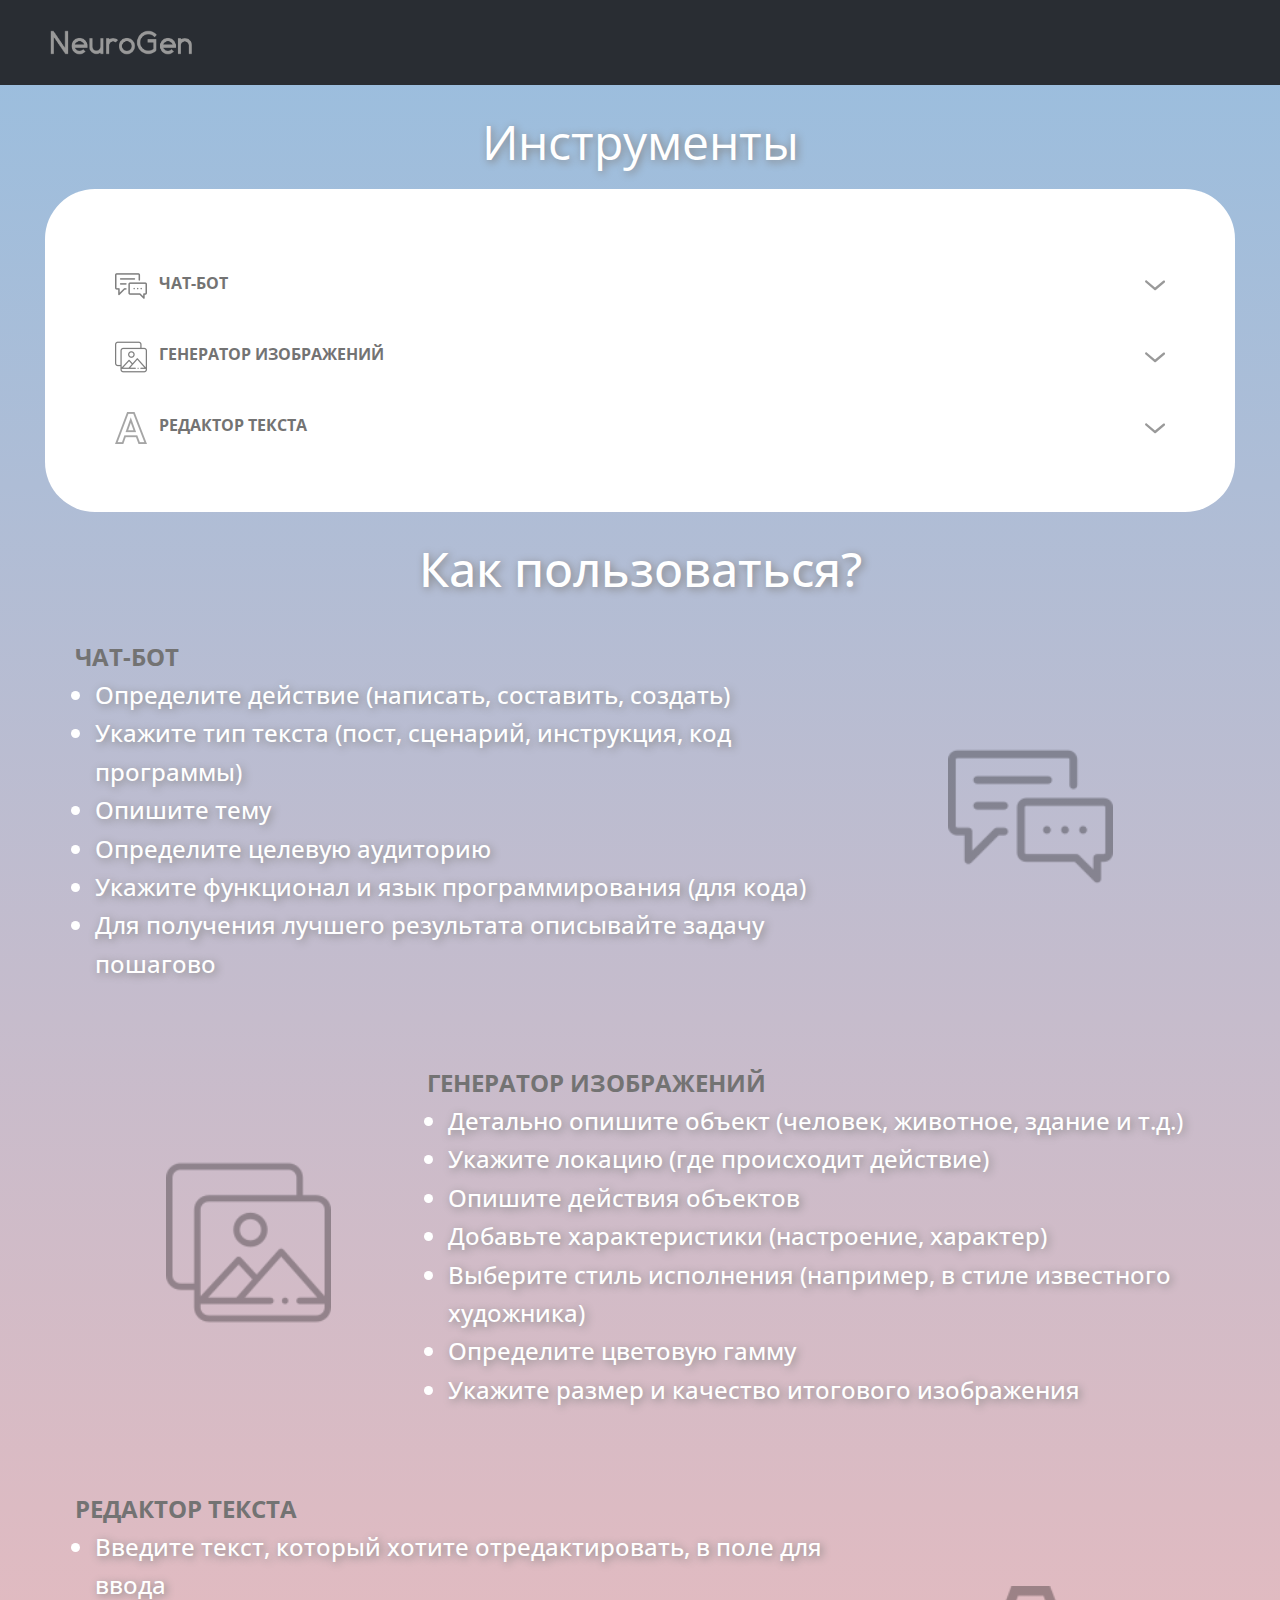
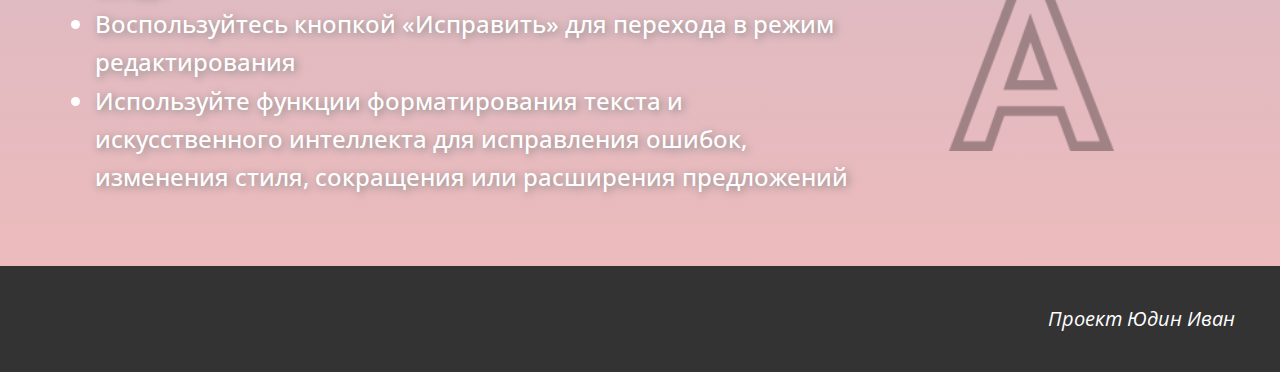
==== tools.html @ 6a0258d7 "Add files via upload" ====
<!DOCTYPE html>
<html style="font-size: 16px" lang="ru">
  <head>
    <meta name="viewport" content="width=device-width, initial-scale=1.0" />
    <meta charset="utf-8" />
    <meta name="keywords" content="" />
    <meta name="description" content="" />
    <title>tools</title>
    <link rel="stylesheet" href="nicepage.css" media="screen" />
    <link rel="stylesheet" href="tools.css" media="screen" />
    <script
      class="u-script"
      type="text/javascript"
      src="jquery.js"
      defer=""
    ></script>
    <script
      class="u-script"
      type="text/javascript"
      src="nicepage.js"
      defer=""
    ></script>
    <meta name="generator" content="Nicepage 7.4.4, nicepage.com" />
    <link
      id="u-theme-google-font"
      rel="stylesheet"
      href="https://fonts.googleapis.com/css?family=Roboto:100,100i,300,300i,400,400i,500,500i,700,700i,900,900i|Open+Sans:300,300i,400,400i,500,500i,600,600i,700,700i,800,800i"
    />
    <script type="application/ld+json">
      {
        "@context": "http://schema.org",
        "@type": "Organization",
        "name": "",
        "logo": "images/NeuroGen_LOGO.png"
      }
    </script>
    <meta name="theme-color" content="#478ac9" />
    <meta property="og:title" content="tools" />
    <meta property="og:type" content="website" />
    <meta data-intl-tel-input-cdn-path="intlTelInput/" />
  </head>
  <body
    data-path-to-root="./"
    data-include-products="false"
    class="u-body u-xl-mode"
    data-lang="ru"
  >
    <header class="u-clearfix u-header u-palette-5-dark-3 u-header" id="header">
      <div class="u-clearfix u-sheet u-valign-middle u-sheet-1">
        <a
          href="./index.html"
          data-page-id="48339952"
          class="u-image u-logo u-image-1"
          title="Страница 1"
          data-image-width="1890"
          data-image-height="303"
        >
          <img
            src="images/NeuroGen_LOGO.png"
            class="u-logo-image u-logo-image-1"
          />
        </a>
      </div>
    </header>
    <section class="u-clearfix u-gradient u-section-1" id="block-1">
      <div class="u-clearfix u-sheet u-sheet-1">
        <p class="u-text u-text-default u-text-white u-text-1">Инструменты</p>
        <div
          class="u-container-style u-expanded-width u-group u-radius u-shape-round u-white u-group-1"
        >
          <div class="u-container-layout u-container-layout-1">
            <div
              class="custom-expanded u-accordion u-collapsed-by-default u-accordion-1"
            >
              <div class="u-accordion-item">
                <a
                  class="u-accordion-link u-button-style u-text-custom-color-2 u-accordion-link-1"
                  id="link-7aad"
                  aria-controls="7aad"
                  aria-selected="false"
                >
                  <span class="u-accordion-link-text">
                    <span
                      class="u-file-icon u-icon u-opacity u-opacity-50 u-icon-1"
                      ><img src="images/263051.png" alt="" /></span
                    >&nbsp;​&nbsp; ЧАТ-БОТ
                  </span>
                  <span
                    class="u-accordion-link-icon u-icon u-text-grey-40 u-icon-2"
                    ><svg
                      class="u-svg-link"
                      preserveAspectRatio="xMidYMin slice"
                      viewBox="0 0 16 16"
                      style=""
                    >
                      <use xlink:href="#svg-7f18"></use>
                    </svg>
                    <svg
                      class="u-svg-content"
                      viewBox="0 0 16 16"
                      x="0px"
                      y="0px"
                      id="svg-7f18"
                    >
                      <path
                        d="M8,10.7L1.6,5.3c-0.4-0.4-1-0.4-1.3,0c-0.4,0.4-0.4,0.9,0,1.3l7.2,6.1c0.1,0.1,0.4,0.2,0.6,0.2s0.4-0.1,0.6-0.2l7.1-6
	c0.4-0.4,0.4-0.9,0-1.3c-0.4-0.4-1-0.4-1.3,0L8,10.7z"
                      ></path>
                    </svg>
                  </span>
                </a>
                <div
                  class="u-accordion-pane u-container-style u-shape-rectangle u-accordion-pane-1"
                  id="7aad"
                  aria-labelledby="link-7aad"
                >
                  <div
                    class="u-container-layout u-valign-bottom u-container-layout-2"
                  >
                    <div
                      class="u-container-style u-expanded-width u-group u-palette-1-base u-radius u-shape-round u-group-2"
                    >
                      <div class="u-container-layout u-container-layout-3">
                        <iframe
                          src="https://iframe.interaxai.com/67b491c2d51127765d23f34d"
                          rameborder="0"
                          width="100%"
                          height="100%"
                        >
                        </iframe>
                        <div id="interaxai-widget"></div>
                        <script id="interaxai-widget-config">
                          window.INTERAX_AI = {
                            id: "67b491c2d51127765d23f34d",
                            theme: "light",
                          };
                          const _interaxAI = async () => {
                            const t = await fetch(`https://interaxai.com
                            /api/embed/version?widgetId=${INTERAX_AI.id}`).then(
                                (t) => t.text()
                              ),
                              e = document.createElement("script");
                            (e.id = "interaxai-widget-script"),
                              (e.src = `https://cdn.jsdelivr.net/gh/interaxai/cdn@${t}/dist/bundle.js`),
                              document.head.appendChild(e);
                          };
                          _interaxAI();
                        </script>
                      </div>
                    </div>
                  </div>
                </div>
              </div>
              <div class="u-accordion-item">
                <a
                  class="u-accordion-link u-button-style u-text-custom-color-2 u-accordion-link-2"
                  id="link-78fc"
                  aria-controls="78fc"
                  aria-selected="false"
                >
                  <span class="u-accordion-link-text">
                    <span
                      class="u-file-icon u-icon u-opacity u-opacity-50 u-icon-3"
                      ><img src="images/2561362.png" alt=""
                    /></span>
                    &nbsp; ГЕНЕРАТОР ИЗОБРАЖЕНИЙ
                  </span>
                  <span
                    class="u-accordion-link-icon u-icon u-text-grey-40 u-icon-4"
                    ><svg
                      class="u-svg-link"
                      preserveAspectRatio="xMidYMin slice"
                      viewBox="0 0 16 16"
                      style=""
                    >
                      <use xlink:href="#svg-8e49"></use>
                    </svg>
                    <svg
                      class="u-svg-content"
                      viewBox="0 0 16 16"
                      x="0px"
                      y="0px"
                      id="svg-8e49"
                    >
                      <path
                        d="M8,10.7L1.6,5.3c-0.4-0.4-1-0.4-1.3,0c-0.4,0.4-0.4,0.9,0,1.3l7.2,6.1c0.1,0.1,0.4,0.2,0.6,0.2s0.4-0.1,0.6-0.2l7.1-6
	c0.4-0.4,0.4-0.9,0-1.3c-0.4-0.4-1-0.4-1.3,0L8,10.7z"
                      ></path>
                    </svg>
                  </span>
                </a>
                <div
                  class="u-accordion-pane u-container-style u-shape-rectangle u-accordion-pane-2"
                  id="78fc"
                  aria-labelledby="link-78fc"
                >
                  <div class="u-container-layout u-container-layout-4">
                    <div class="u-container-layout u-container-layout-3">
                      <iframe
                        src="https://iframe.interaxai.com/67bf5a7d209ec4b64e6bbb34"
                        frameborder="0"
                        width="100%"
                        height="100%"
                      >
                      </iframe>
                      <div id="interaxai-widget"></div>
                      <script id="interaxai-widget-config">
                        window.INTERAX_AI = {
                          id: "67bf5a7d209ec4b64e6bbb34",
                          theme: "light",
                        };
                        const _interaxAI = async () => {
                          const t = await fetch(`https://interaxai.com
                        /api/embed/version?widgetId=${INTERAX_AI.id}`).then(
                              (t) => t.text()
                            ),
                            e = document.createElement("script");
                          (e.id = "interaxai-widget-script"),
                            (e.src = `https://cdn.jsdelivr.net/gh/interaxai/cdn@${t}/dist/bundle.js`),
                            document.head.appendChild(e);
                        };
                        _interaxAI();
                      </script>
                    </div>
                  </div>
                </div>
              </div>
              <div class="u-accordion-item">
                <a
                  class="u-accordion-link u-button-style u-text-custom-color-2 u-accordion-link-3"
                  id="link-c8d4"
                  aria-controls="c8d4"
                  aria-selected="false"
                >
                  <span class="u-accordion-link-text">
                    <span
                      class="u-file-icon u-icon u-opacity u-opacity-35 u-icon-5"
                      ><img src="images/3522207.png" alt=""
                    /></span>
                    &nbsp; РЕДАКТОР ТЕКСТА
                  </span>
                  <span
                    class="u-accordion-link-icon u-icon u-text-grey-40 u-icon-6"
                    ><svg
                      class="u-svg-link"
                      preserveAspectRatio="xMidYMin slice"
                      viewBox="0 0 16 16"
                      style=""
                    >
                      <use xlink:href="#svg-8053"></use>
                    </svg>
                    <svg
                      class="u-svg-content"
                      viewBox="0 0 16 16"
                      x="0px"
                      y="0px"
                      id="svg-8053"
                    >
                      <path
                        d="M8,10.7L1.6,5.3c-0.4-0.4-1-0.4-1.3,0c-0.4,0.4-0.4,0.9,0,1.3l7.2,6.1c0.1,0.1,0.4,0.2,0.6,0.2s0.4-0.1,0.6-0.2l7.1-6
	c0.4-0.4,0.4-0.9,0-1.3c-0.4-0.4-1-0.4-1.3,0L8,10.7z"
                      ></path>
                    </svg>
                  </span>
                </a>
                <div
                  class="u-accordion-pane u-container-style u-shape-rectangle u-accordion-pane-3"
                  id="c8d4"
                  aria-labelledby="link-c8d4"
                >
                  <div class="u-container-layout u-container-layout-5">
                    <div class="u-container-layout u-container-layout-3">
                      <iframe 
                        src="https://iframe.interaxai.com/67c450a7013e2eabd0828d81" 
                        frameborder="0"
                        width="100%"
                        height="100%"
                        >
                      </iframe>
                      <div id="interaxai-widget"></div>
                      <script id="interaxai-widget-config">
                        window.INTERAX_AI = {
                          id: "67c450a7013e2eabd0828d81",
                          theme: "light",
                        };
                        const _interaxAI=async()=>{const t=await fetch(`https://interaxai.com
                        /api/embed/version?widgetId=${INTERAX_AI.id}`).then((t=>t.text())),
                        e=document.createElement("script");e.id="interaxai-widget-script",
                        e.src=`https://cdn.jsdelivr.net/gh/interaxai/cdn@${t}/dist/bundle.js`,
                        document.head.appendChild(e)};_interaxAI();
                      </script>
                    </div>
                  </div>
                </div>
              </div>
            </div>
          </div>
        </div>
        <p class="u-text u-text-default u-text-white u-text-2">
          Как пользоваться?
        </p>
        <div
          class="u-container-style u-expanded-width u-group u-shape-rectangle u-group-3"
        >
          <div class="u-container-layout u-valign-top u-container-layout-6">
            <p class="u-text u-text-custom-color-2 u-text-default u-text-3">
              ЧАТ-БОТ
            </p>
            <ul class="u-text u-text-white u-text-4">
              <li>Определите действие (написать, составить, создать)</li>
              <li>
                Укажите тип текста (пост, сценарий, инструкция, код программы)
              </li>
              <li>Опишите тему</li>
              <li>Определите целевую аудиторию</li>
              <li>Укажите функционал и язык программирования (для кода)</li>
              <li>
                Для получения лучшего результата описывайте задачу пошагово<br />
              </li>
            </ul>
            <img
              class="u-hidden-sm u-hidden-xs u-image u-image-default u-opacity u-opacity-30 u-preserve-proportions u-image-1"
              src="images/263051.png?rand=06ac"
              alt=""
              data-image-width="128"
              data-image-height="128"
            />
          </div>
        </div>
        <div
          class="u-container-style u-expanded-width u-group u-shape-rectangle u-group-4"
        >
          <div class="u-container-layout u-container-layout-7">
            <p class="u-text u-text-custom-color-2 u-text-5">
              ГЕНЕРАТОР ИЗОБРАЖЕНИЙ
            </p>
            <ul class="u-text u-text-white u-text-6">
              <li>
                Детально опишите объект (человек, животное, здание и т.д.)
              </li>
              <li>Укажите локацию (где происходит действие)</li>
              <li>Опишите действия объектов</li>
              <li>Добавьте характеристики (настроение, характер)</li>
              <li>
                Выберите стиль исполнения (например, в стиле известного
                художника)
              </li>
              <li>Определите цветовую гамму</li>
              <li>Укажите размер и качество итогового изображения</li>
            </ul>
            <img
              class="u-hidden-sm u-hidden-xs u-image u-image-default u-opacity u-opacity-30 u-preserve-proportions u-image-2"
              src="images/2561362.png?rand=dd1e"
              alt=""
              data-image-width="128"
              data-image-height="128"
            />
          </div>
        </div>
        <div
          class="u-container-style u-expanded-width u-group u-shape-rectangle u-group-5"
        >
          <div class="u-container-layout u-container-layout-8">
            <p class="u-text u-text-custom-color-2 u-text-7">РЕДАКТОР ТЕКСТА</p>
            <ul class="u-text u-text-white u-text-8">
              <li>
                Введите текст, который хотите отредактировать, в поле для ввода
              </li>
              <li>
                Воспользуйтесь кнопкой «Исправить» для
                перехода в режим редактирования
              </li>
              <li>
                Используйте функции форматирования текста и искусственного
                интеллекта для исправления ошибок, изменения стиля, сокращения
                или расширения предложений
              </li>
            </ul>
            <img
              class="u-hidden-sm u-hidden-xs u-image u-image-default u-opacity u-opacity-30 u-preserve-proportions u-image-3"
              src="images/3522207.png?rand=4ae2"
              alt=""
              data-image-width="128"
              data-image-height="128"
            />
          </div>
        </div>
      </div>
    </section>

    <footer
      class="u-align-center u-clearfix u-container-align-center u-footer u-grey-80 u-footer"
      id="footer"
    >
      <div class="u-clearfix u-sheet u-valign-middle u-sheet-1">
        <p class="u-align-right u-small-text u-text u-text-variant u-text-1">
          Проект Юдин Иван
        </p>
      </div>
    </footer>
  </body>
</html>
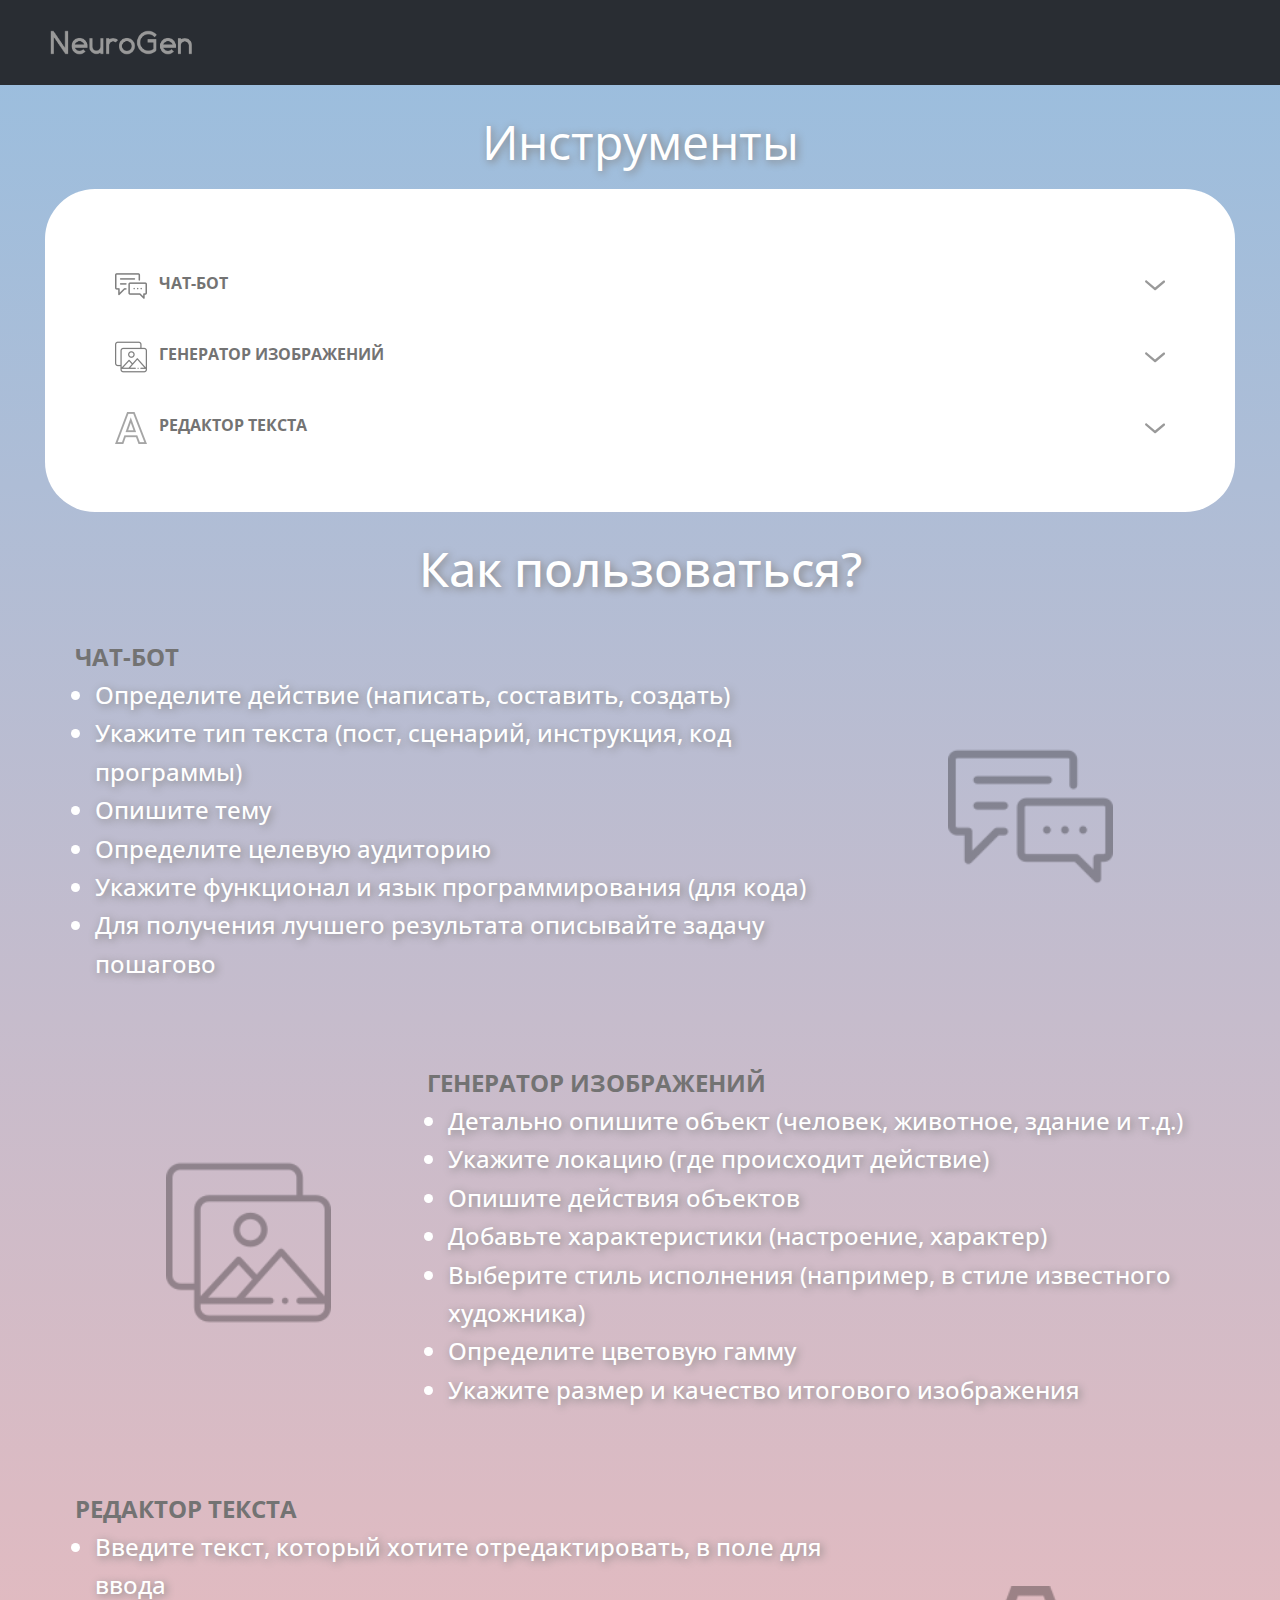
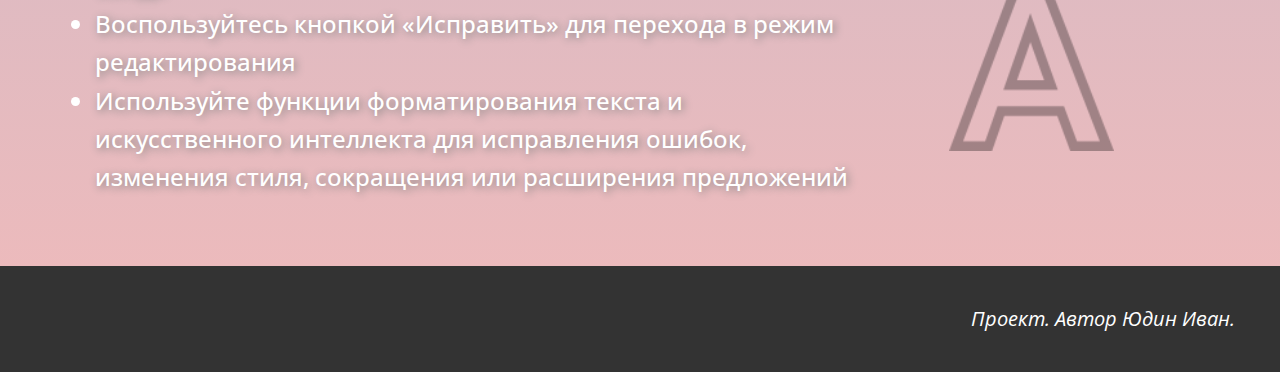
==== commit 49fba820: "upd2" ====
--- a/tools.html
+++ b/tools.html
@@ -121,30 +121,24 @@
                       class="u-container-style u-expanded-width u-group u-palette-1-base u-radius u-shape-round u-group-2"
                     >
                       <div class="u-container-layout u-container-layout-3">
-                        <iframe
-                          src="https://iframe.interaxai.com/67b491c2d51127765d23f34d"
-                          rameborder="0"
-                          width="100%"
-                          height="100%"
+                        <iframe 
+                        src="https://iframe.interaxai.com/67b491c2d51127765d23f34d" 
+                        frameborder="0"
+                        width="100%"
+                        height="100%"
+                        id="interaxai-widget"
                         >
                         </iframe>
-                        <div id="interaxai-widget"></div>
                         <script id="interaxai-widget-config">
                           window.INTERAX_AI = {
                             id: "67b491c2d51127765d23f34d",
                             theme: "light",
                           };
-                          const _interaxAI = async () => {
-                            const t = await fetch(`https://interaxai.com
-                            /api/embed/version?widgetId=${INTERAX_AI.id}`).then(
-                                (t) => t.text()
-                              ),
-                              e = document.createElement("script");
-                            (e.id = "interaxai-widget-script"),
-                              (e.src = `https://cdn.jsdelivr.net/gh/interaxai/cdn@${t}/dist/bundle.js`),
-                              document.head.appendChild(e);
-                          };
-                          _interaxAI();
+                          const interaxAI1=async()=>{const t=await fetch(`https://interaxai.com/api/embed/version?widgetId=${INTERAX_AI.id}`).then((t=>t.text())),
+                          e=document.createElement("script");e.id="interaxai-widget-script",
+                          e.src=`https://cdn.jsdelivr.net/gh/interaxai/cdn@${t}/dist/bundle.js`,
+                          document.head.appendChild(e)};
+                          interaxAI1();
                         </script>
                       </div>
                     </div>
@@ -201,17 +195,16 @@
                         frameborder="0"
                         width="100%"
                         height="100%"
+                        id="interaxai-widget"
                       >
                       </iframe>
-                      <div id="interaxai-widget"></div>
                       <script id="interaxai-widget-config">
                         window.INTERAX_AI = {
                           id: "67bf5a7d209ec4b64e6bbb34",
                           theme: "light",
                         };
-                        const _interaxAI = async () => {
-                          const t = await fetch(`https://interaxai.com
-                        /api/embed/version?widgetId=${INTERAX_AI.id}`).then(
+                        const interaxAI2 = async () => {
+                          const t = await fetch(`https://interaxai.com/api/embed/version?widgetId=${INTERAX_AI.id}`).then(
                               (t) => t.text()
                             ),
                             e = document.createElement("script");
@@ -219,7 +212,7 @@
                             (e.src = `https://cdn.jsdelivr.net/gh/interaxai/cdn@${t}/dist/bundle.js`),
                             document.head.appendChild(e);
                         };
-                        _interaxAI();
+                        interaxAI2();
                       </script>
                     </div>
                   </div>
@@ -275,19 +268,19 @@
                         frameborder="0"
                         width="100%"
                         height="100%"
+                        id="interaxai-widget"
                         >
                       </iframe>
-                      <div id="interaxai-widget"></div>
                       <script id="interaxai-widget-config">
                         window.INTERAX_AI = {
                           id: "67c450a7013e2eabd0828d81",
                           theme: "light",
                         };
-                        const _interaxAI=async()=>{const t=await fetch(`https://interaxai.com
-                        /api/embed/version?widgetId=${INTERAX_AI.id}`).then((t=>t.text())),
+                        const interaxAI3 = async()=>{const t=await fetch(`https://interaxai.com/api/embed/version?widgetId=${INTERAX_AI.id}`).then((t=>t.text())),
                         e=document.createElement("script");e.id="interaxai-widget-script",
                         e.src=`https://cdn.jsdelivr.net/gh/interaxai/cdn@${t}/dist/bundle.js`,
-                        document.head.appendChild(e)};_interaxAI();
+                        document.head.appendChild(e)};
+                        interaxAI3();
                       </script>
                     </div>
                   </div>
@@ -394,7 +387,7 @@
     >
       <div class="u-clearfix u-sheet u-valign-middle u-sheet-1">
         <p class="u-align-right u-small-text u-text u-text-variant u-text-1">
-          Проект Юдин Иван
+          Проект. Автор Юдин Иван.
         </p>
       </div>
     </footer>
